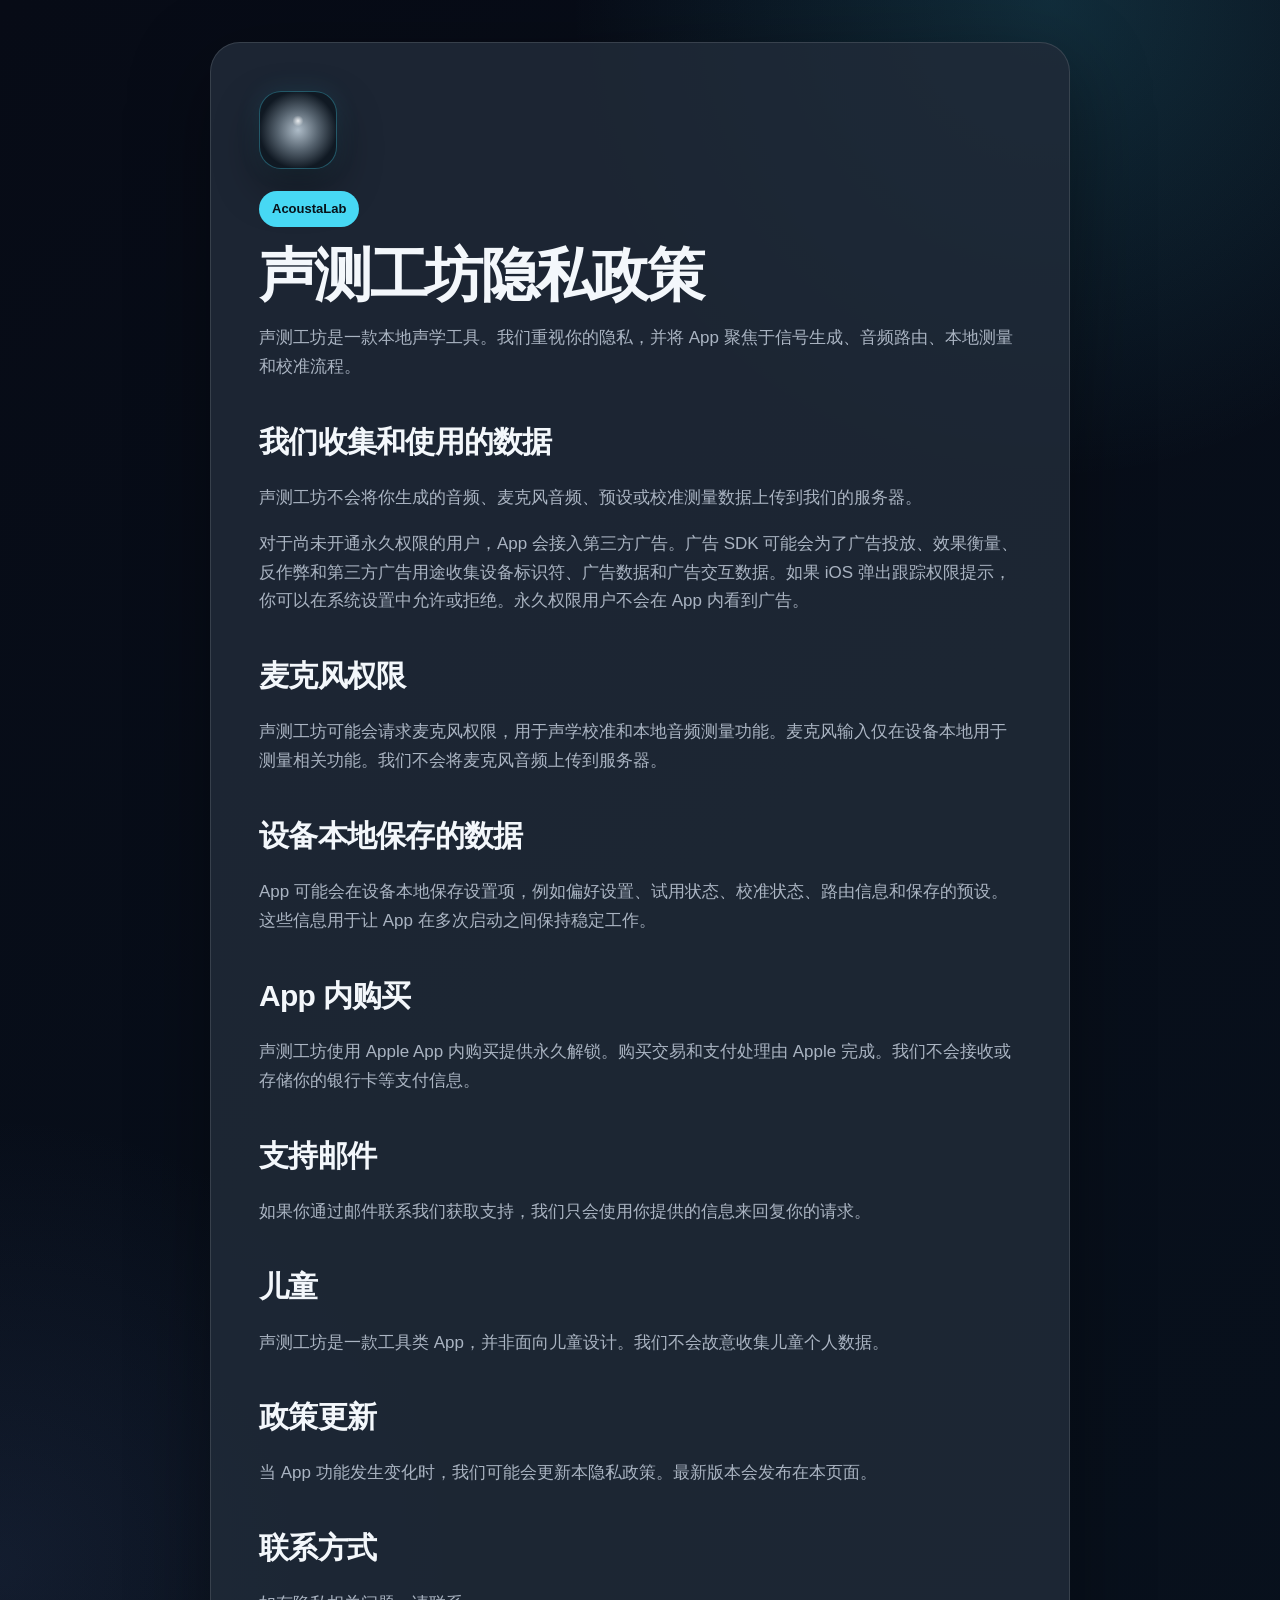
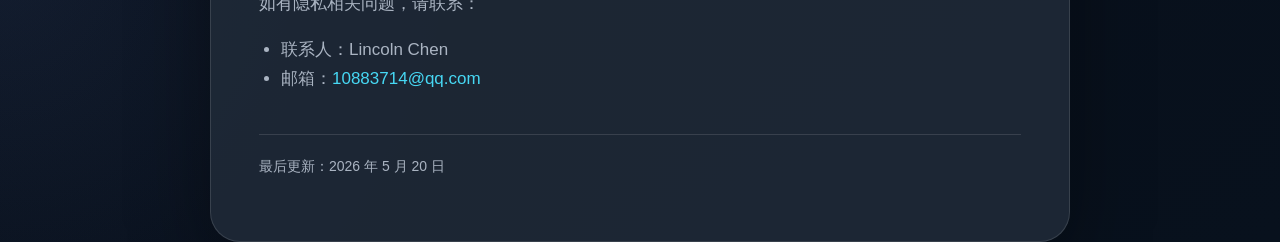
==== docs/privacy-policy-zh-Hans.html @ 50e81037 "Update privacy policy for advertising" ====
<!doctype html>
<html lang="zh-Hans">
<head>
  <meta charset="utf-8">
  <meta name="viewport" content="width=device-width, initial-scale=1">
  <title>声测工坊隐私政策</title>
  <link rel="stylesheet" href="styles.css">
</head>
<body>
  <main class="document">
    <a class="back-link" href="index.html">AcoustaLab</a>
    <h1>声测工坊隐私政策</h1>
    <p>声测工坊是一款本地声学工具。我们重视你的隐私，并将 App 聚焦于信号生成、音频路由、本地测量和校准流程。</p>

    <h2>我们收集和使用的数据</h2>
    <p>声测工坊不会将你生成的音频、麦克风音频、预设或校准测量数据上传到我们的服务器。</p>
    <p>对于尚未开通永久权限的用户，App 会接入第三方广告。广告 SDK 可能会为了广告投放、效果衡量、反作弊和第三方广告用途收集设备标识符、广告数据和广告交互数据。如果 iOS 弹出跟踪权限提示，你可以在系统设置中允许或拒绝。永久权限用户不会在 App 内看到广告。</p>

    <h2>麦克风权限</h2>
    <p>声测工坊可能会请求麦克风权限，用于声学校准和本地音频测量功能。麦克风输入仅在设备本地用于测量相关功能。我们不会将麦克风音频上传到服务器。</p>

    <h2>设备本地保存的数据</h2>
    <p>App 可能会在设备本地保存设置项，例如偏好设置、试用状态、校准状态、路由信息和保存的预设。这些信息用于让 App 在多次启动之间保持稳定工作。</p>

    <h2>App 内购买</h2>
    <p>声测工坊使用 Apple App 内购买提供永久解锁。购买交易和支付处理由 Apple 完成。我们不会接收或存储你的银行卡等支付信息。</p>

    <h2>支持邮件</h2>
    <p>如果你通过邮件联系我们获取支持，我们只会使用你提供的信息来回复你的请求。</p>

    <h2>儿童</h2>
    <p>声测工坊是一款工具类 App，并非面向儿童设计。我们不会故意收集儿童个人数据。</p>

    <h2>政策更新</h2>
    <p>当 App 功能发生变化时，我们可能会更新本隐私政策。最新版本会发布在本页面。</p>

    <h2>联系方式</h2>
    <p>如有隐私相关问题，请联系：</p>
    <ul>
      <li>联系人：Lincoln Chen</li>
      <li>邮箱：<a href="mailto:10883714@qq.com">10883714@qq.com</a></li>
    </ul>

    <p class="updated">最后更新：2026 年 5 月 20 日</p>
  </main>
</body>
</html>
---- docs/styles.css ----
:root {
  color-scheme: dark;
  --bg: #08111d;
  --panel: #202a38;
  --panel-strong: #2b3544;
  --text: #f3f7fb;
  --muted: #aab4c2;
  --accent: #47d8f4;
  --stroke: rgba(255, 255, 255, 0.12);
}

* {
  box-sizing: border-box;
}

body {
  margin: 0;
  min-height: 100vh;
  font-family: -apple-system, BlinkMacSystemFont, "Segoe UI", "PingFang SC", "Hiragino Sans GB", sans-serif;
  background:
    radial-gradient(circle at 82% 0%, rgba(71, 216, 244, 0.16), transparent 30rem),
    radial-gradient(circle at 0% 85%, rgba(79, 104, 155, 0.16), transparent 28rem),
    linear-gradient(145deg, #070b16, var(--bg));
  color: var(--text);
  line-height: 1.7;
}

.document {
  width: min(860px, calc(100% - 32px));
  margin: 0 auto;
  padding: 48px 0 72px;
}

.document::before {
  content: "";
  display: block;
  width: 76px;
  height: 76px;
  margin-bottom: 22px;
  border-radius: 22px;
  background:
    radial-gradient(circle at 50% 38%, rgba(255, 255, 255, 0.82), transparent 9%),
    radial-gradient(circle at 50% 50%, #aebcc8, #56636f 38%, #101923 72%),
    linear-gradient(145deg, #26323f, #101720);
  border: 1px solid rgba(71, 216, 244, 0.32);
  box-shadow: 0 18px 44px rgba(0, 0, 0, 0.4), 0 0 24px rgba(71, 216, 244, 0.12);
}

h1 {
  margin: 0 0 18px;
  font-size: clamp(34px, 8vw, 58px);
  line-height: 1.05;
  letter-spacing: -0.045em;
}

h2 {
  margin: 34px 0 8px;
  font-size: clamp(22px, 4vw, 30px);
  letter-spacing: -0.025em;
}

p,
li {
  color: var(--muted);
  font-size: 17px;
}

ul {
  padding-left: 22px;
}

a {
  color: var(--accent);
  text-decoration: none;
}

a:hover {
  text-decoration: underline;
}

.back-link {
  display: inline-flex;
  margin-bottom: 18px;
  color: #07121a;
  background: var(--accent);
  border-radius: 999px;
  padding: 7px 13px;
  font-weight: 700;
  font-size: 13px;
}

.updated {
  margin-top: 40px;
  padding-top: 20px;
  border-top: 1px solid var(--stroke);
  color: var(--muted);
  font-size: 14px;
}

@media (min-width: 720px) {
  .document {
    margin-top: 42px;
    padding: 48px;
    border-radius: 30px;
    background: color-mix(in srgb, var(--panel) 86%, transparent);
    border: 1px solid var(--stroke);
    box-shadow: 0 24px 80px rgba(0, 0, 0, 0.36);
  }
}
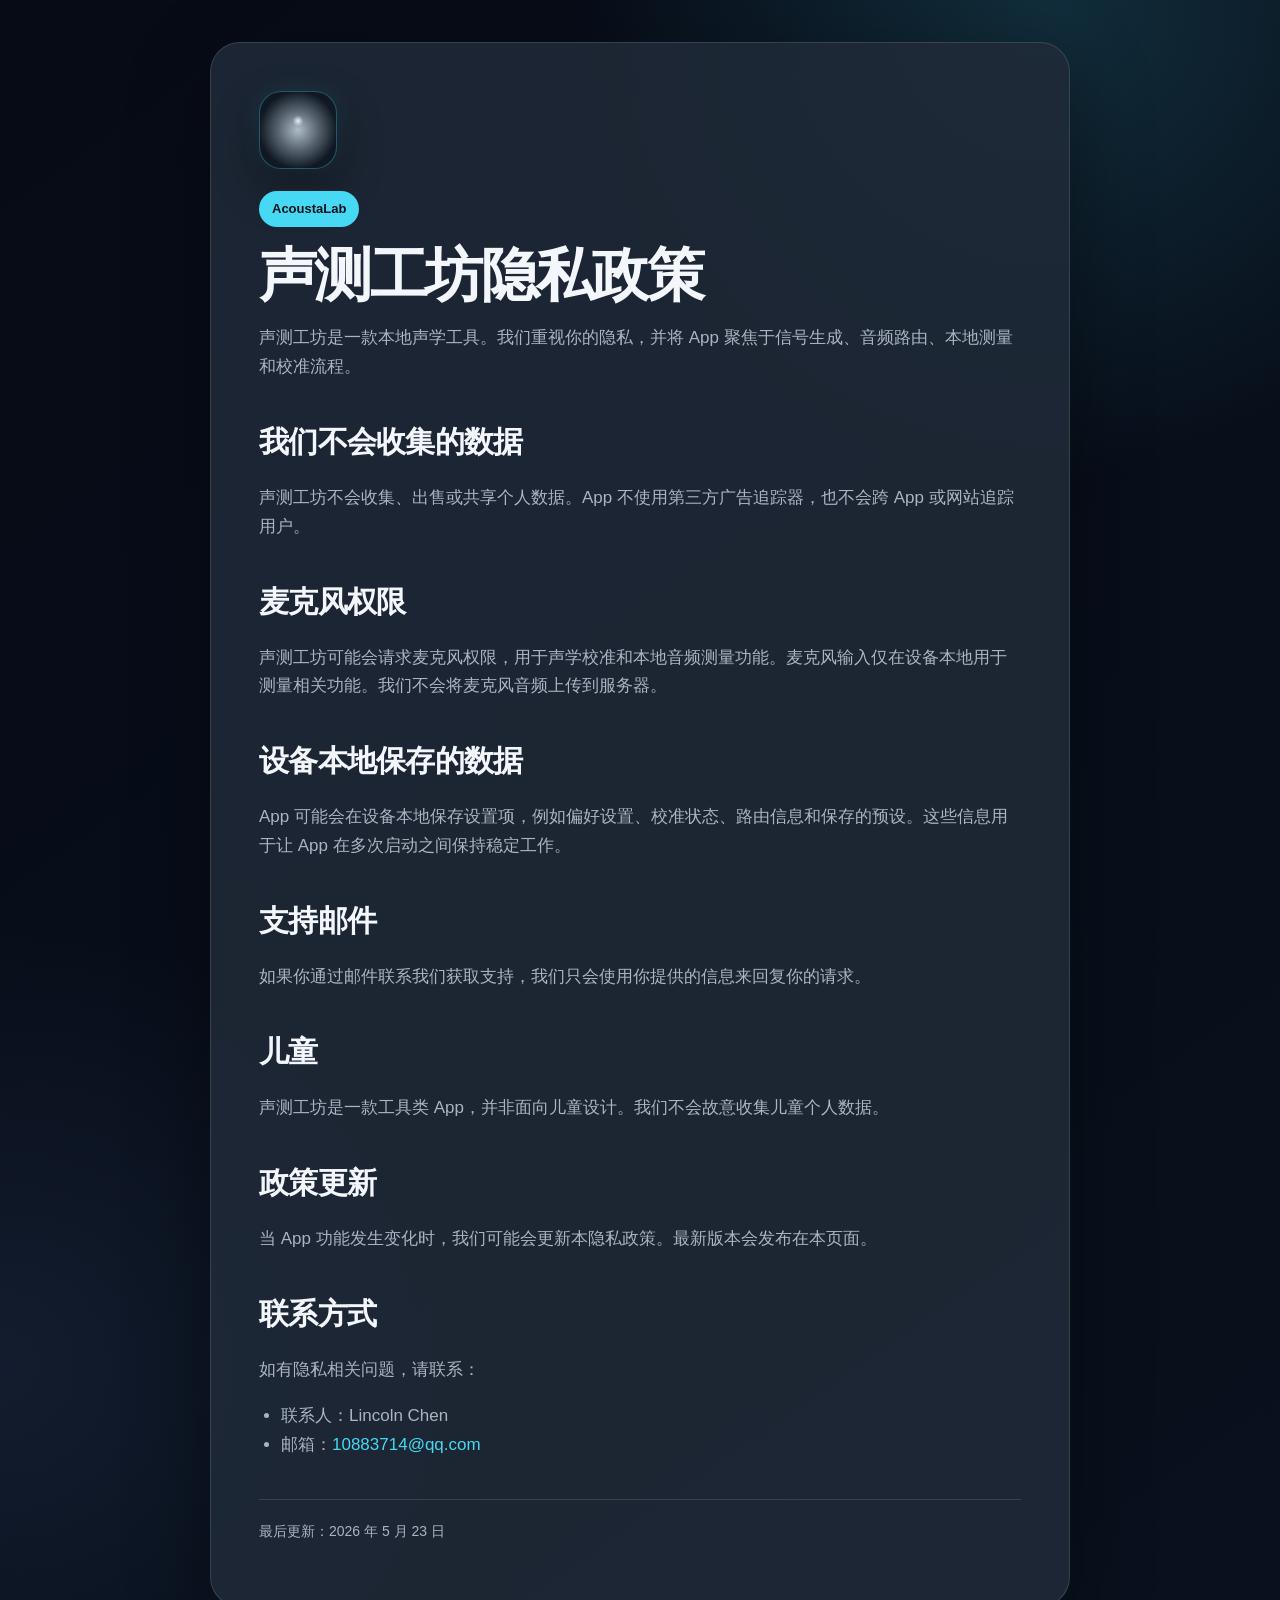
==== commit 6a05bdff: "Update public docs for ad-free 1.3" ====
--- a/docs/privacy-policy-zh-Hans.html
+++ b/docs/privacy-policy-zh-Hans.html
@@ -12,18 +12,14 @@
     <h1>声测工坊隐私政策</h1>
     <p>声测工坊是一款本地声学工具。我们重视你的隐私，并将 App 聚焦于信号生成、音频路由、本地测量和校准流程。</p>
 
-    <h2>我们收集和使用的数据</h2>
-    <p>声测工坊不会将你生成的音频、麦克风音频、预设或校准测量数据上传到我们的服务器。</p>
-    <p>对于尚未开通永久权限的用户，App 会接入第三方广告。广告 SDK 可能会为了广告投放、效果衡量、反作弊和第三方广告用途收集设备标识符、广告数据和广告交互数据。如果 iOS 弹出跟踪权限提示，你可以在系统设置中允许或拒绝。永久权限用户不会在 App 内看到广告。</p>
+    <h2>我们不会收集的数据</h2>
+    <p>声测工坊不会收集、出售或共享个人数据。App 不使用第三方广告追踪器，也不会跨 App 或网站追踪用户。</p>
 
     <h2>麦克风权限</h2>
     <p>声测工坊可能会请求麦克风权限，用于声学校准和本地音频测量功能。麦克风输入仅在设备本地用于测量相关功能。我们不会将麦克风音频上传到服务器。</p>
 
     <h2>设备本地保存的数据</h2>
-    <p>App 可能会在设备本地保存设置项，例如偏好设置、试用状态、校准状态、路由信息和保存的预设。这些信息用于让 App 在多次启动之间保持稳定工作。</p>
-
-    <h2>App 内购买</h2>
-    <p>声测工坊使用 Apple App 内购买提供永久解锁。购买交易和支付处理由 Apple 完成。我们不会接收或存储你的银行卡等支付信息。</p>
+    <p>App 可能会在设备本地保存设置项，例如偏好设置、校准状态、路由信息和保存的预设。这些信息用于让 App 在多次启动之间保持稳定工作。</p>
 
     <h2>支持邮件</h2>
     <p>如果你通过邮件联系我们获取支持，我们只会使用你提供的信息来回复你的请求。</p>
@@ -41,7 +37,7 @@
       <li>邮箱：<a href="mailto:10883714@qq.com">10883714@qq.com</a></li>
     </ul>
 
-    <p class="updated">最后更新：2026 年 5 月 20 日</p>
+    <p class="updated">最后更新：2026 年 5 月 23 日</p>
   </main>
 </body>
 </html>
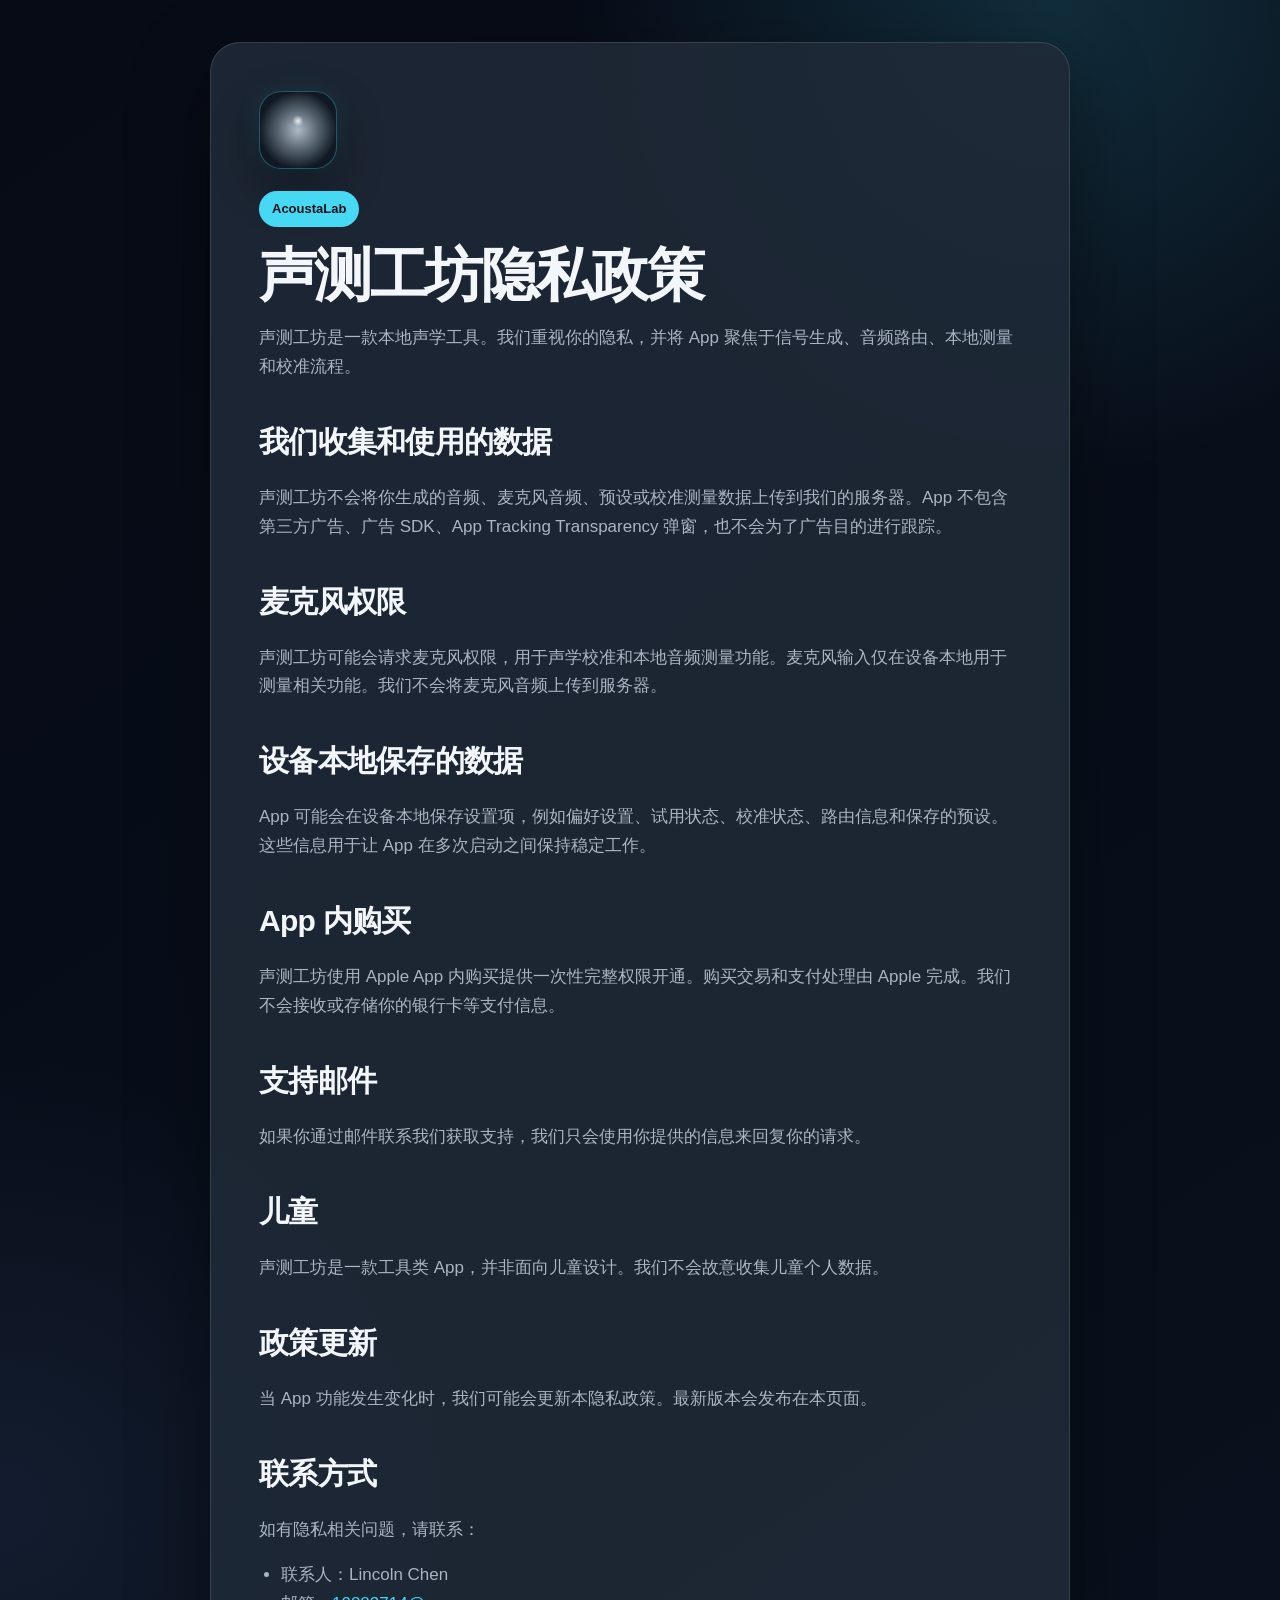
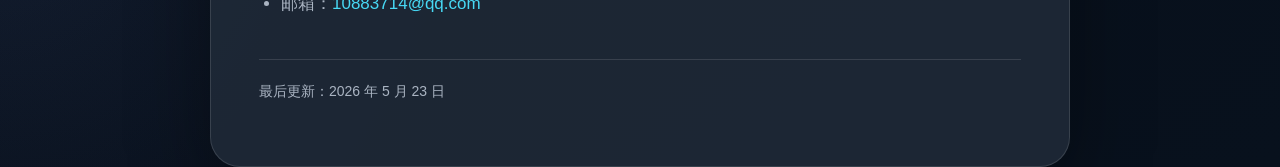
==== commit a4f8bd6a: "Prepare ad-free 1.3 release" ====
--- a/docs/privacy-policy-zh-Hans.html
+++ b/docs/privacy-policy-zh-Hans.html
@@ -12,14 +12,17 @@
     <h1>声测工坊隐私政策</h1>
     <p>声测工坊是一款本地声学工具。我们重视你的隐私，并将 App 聚焦于信号生成、音频路由、本地测量和校准流程。</p>
 
-    <h2>我们不会收集的数据</h2>
-    <p>声测工坊不会收集、出售或共享个人数据。App 不使用第三方广告追踪器，也不会跨 App 或网站追踪用户。</p>
+    <h2>我们收集和使用的数据</h2>
+    <p>声测工坊不会将你生成的音频、麦克风音频、预设或校准测量数据上传到我们的服务器。App 不包含第三方广告、广告 SDK、App Tracking Transparency 弹窗，也不会为了广告目的进行跟踪。</p>
 
     <h2>麦克风权限</h2>
     <p>声测工坊可能会请求麦克风权限，用于声学校准和本地音频测量功能。麦克风输入仅在设备本地用于测量相关功能。我们不会将麦克风音频上传到服务器。</p>
 
     <h2>设备本地保存的数据</h2>
-    <p>App 可能会在设备本地保存设置项，例如偏好设置、校准状态、路由信息和保存的预设。这些信息用于让 App 在多次启动之间保持稳定工作。</p>
+    <p>App 可能会在设备本地保存设置项，例如偏好设置、试用状态、校准状态、路由信息和保存的预设。这些信息用于让 App 在多次启动之间保持稳定工作。</p>
+
+    <h2>App 内购买</h2>
+    <p>声测工坊使用 Apple App 内购买提供一次性完整权限开通。购买交易和支付处理由 Apple 完成。我们不会接收或存储你的银行卡等支付信息。</p>
 
     <h2>支持邮件</h2>
     <p>如果你通过邮件联系我们获取支持，我们只会使用你提供的信息来回复你的请求。</p>
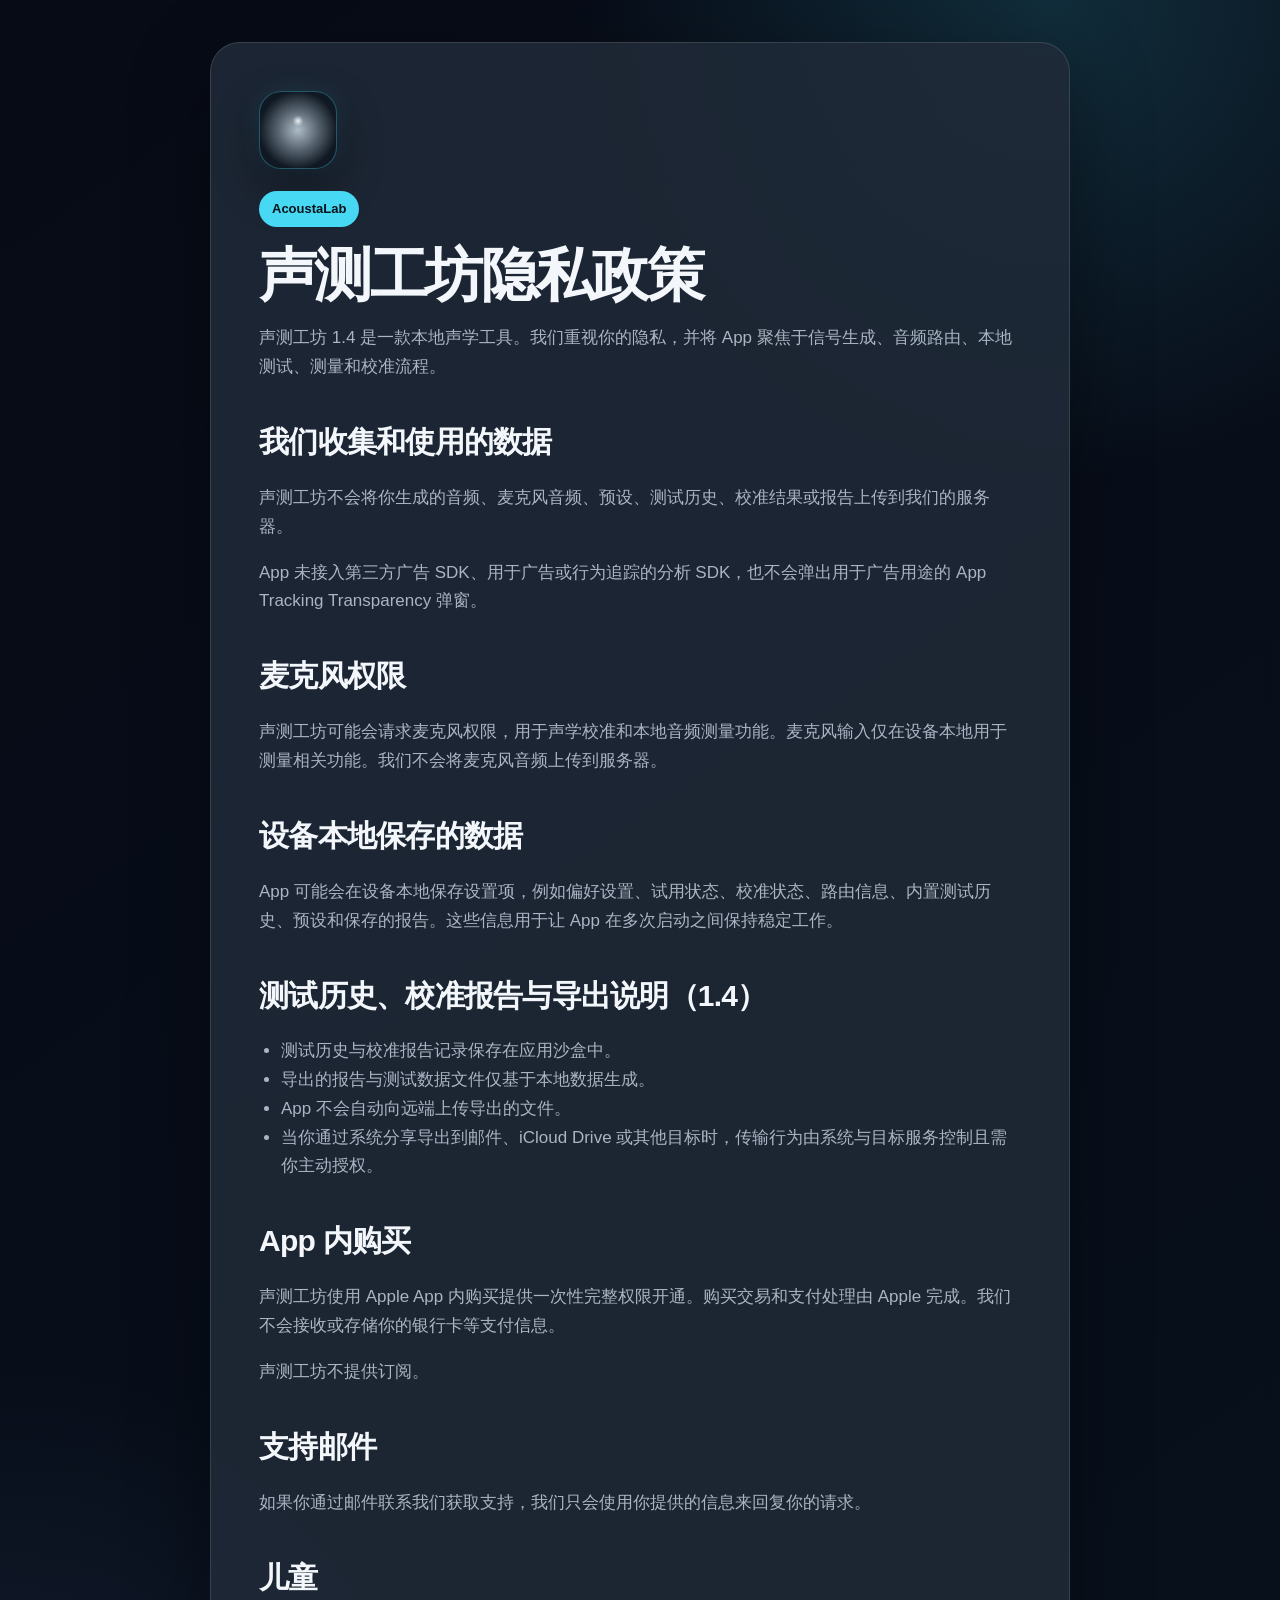
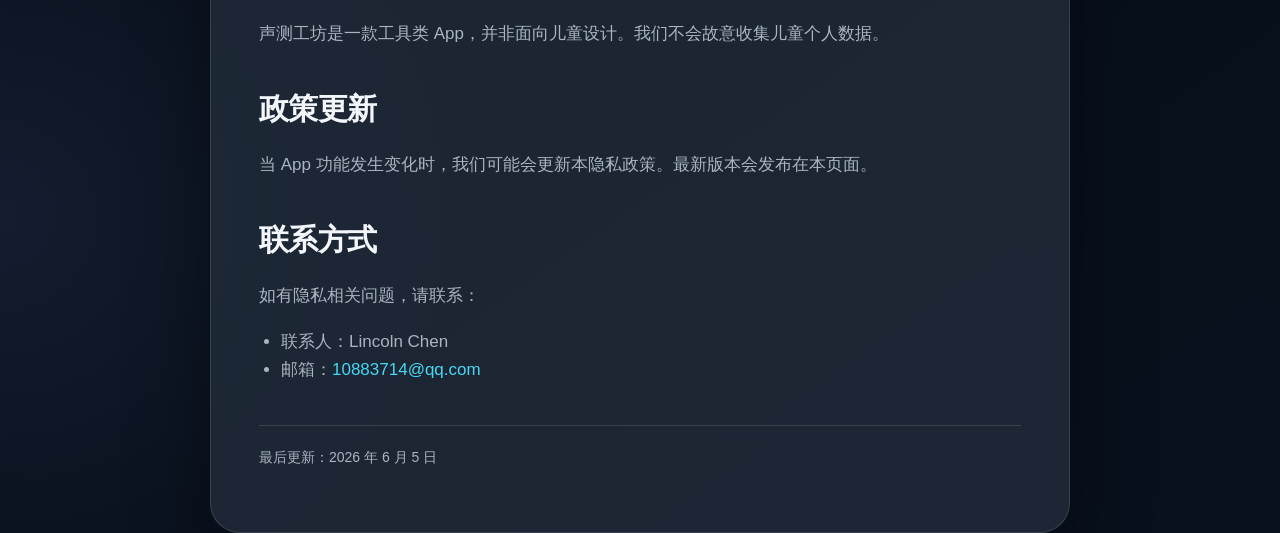
==== commit ad98b587: "docs: update 1.4 support, privacy, and screenshot asset guide" ====
--- a/docs/privacy-policy-zh-Hans.html
+++ b/docs/privacy-policy-zh-Hans.html
@@ -10,19 +10,29 @@
   <main class="document">
     <a class="back-link" href="index.html">AcoustaLab</a>
     <h1>声测工坊隐私政策</h1>
-    <p>声测工坊是一款本地声学工具。我们重视你的隐私，并将 App 聚焦于信号生成、音频路由、本地测量和校准流程。</p>
+    <p>声测工坊 1.4 是一款本地声学工具。我们重视你的隐私，并将 App 聚焦于信号生成、音频路由、本地测试、测量和校准流程。</p>
 
     <h2>我们收集和使用的数据</h2>
-    <p>声测工坊不会将你生成的音频、麦克风音频、预设或校准测量数据上传到我们的服务器。App 不包含第三方广告、广告 SDK、App Tracking Transparency 弹窗，也不会为了广告目的进行跟踪。</p>
+    <p>声测工坊不会将你生成的音频、麦克风音频、预设、测试历史、校准结果或报告上传到我们的服务器。</p>
+    <p>App 未接入第三方广告 SDK、用于广告或行为追踪的分析 SDK，也不会弹出用于广告用途的 App Tracking Transparency 弹窗。</p>
 
     <h2>麦克风权限</h2>
     <p>声测工坊可能会请求麦克风权限，用于声学校准和本地音频测量功能。麦克风输入仅在设备本地用于测量相关功能。我们不会将麦克风音频上传到服务器。</p>
 
     <h2>设备本地保存的数据</h2>
-    <p>App 可能会在设备本地保存设置项，例如偏好设置、试用状态、校准状态、路由信息和保存的预设。这些信息用于让 App 在多次启动之间保持稳定工作。</p>
+    <p>App 可能会在设备本地保存设置项，例如偏好设置、试用状态、校准状态、路由信息、内置测试历史、预设和保存的报告。这些信息用于让 App 在多次启动之间保持稳定工作。</p>
+
+    <h2>测试历史、校准报告与导出说明（1.4）</h2>
+    <ul>
+      <li>测试历史与校准报告记录保存在应用沙盒中。</li>
+      <li>导出的报告与测试数据文件仅基于本地数据生成。</li>
+      <li>App 不会自动向远端上传导出的文件。</li>
+      <li>当你通过系统分享导出到邮件、iCloud Drive 或其他目标时，传输行为由系统与目标服务控制且需你主动授权。</li>
+    </ul>
 
     <h2>App 内购买</h2>
     <p>声测工坊使用 Apple App 内购买提供一次性完整权限开通。购买交易和支付处理由 Apple 完成。我们不会接收或存储你的银行卡等支付信息。</p>
+    <p>声测工坊不提供订阅。</p>
 
     <h2>支持邮件</h2>
     <p>如果你通过邮件联系我们获取支持，我们只会使用你提供的信息来回复你的请求。</p>
@@ -40,7 +50,7 @@
       <li>邮箱：<a href="mailto:10883714@qq.com">10883714@qq.com</a></li>
     </ul>
 
-    <p class="updated">最后更新：2026 年 5 月 23 日</p>
+    <p class="updated">最后更新：2026 年 6 月 5 日</p>
   </main>
 </body>
 </html>
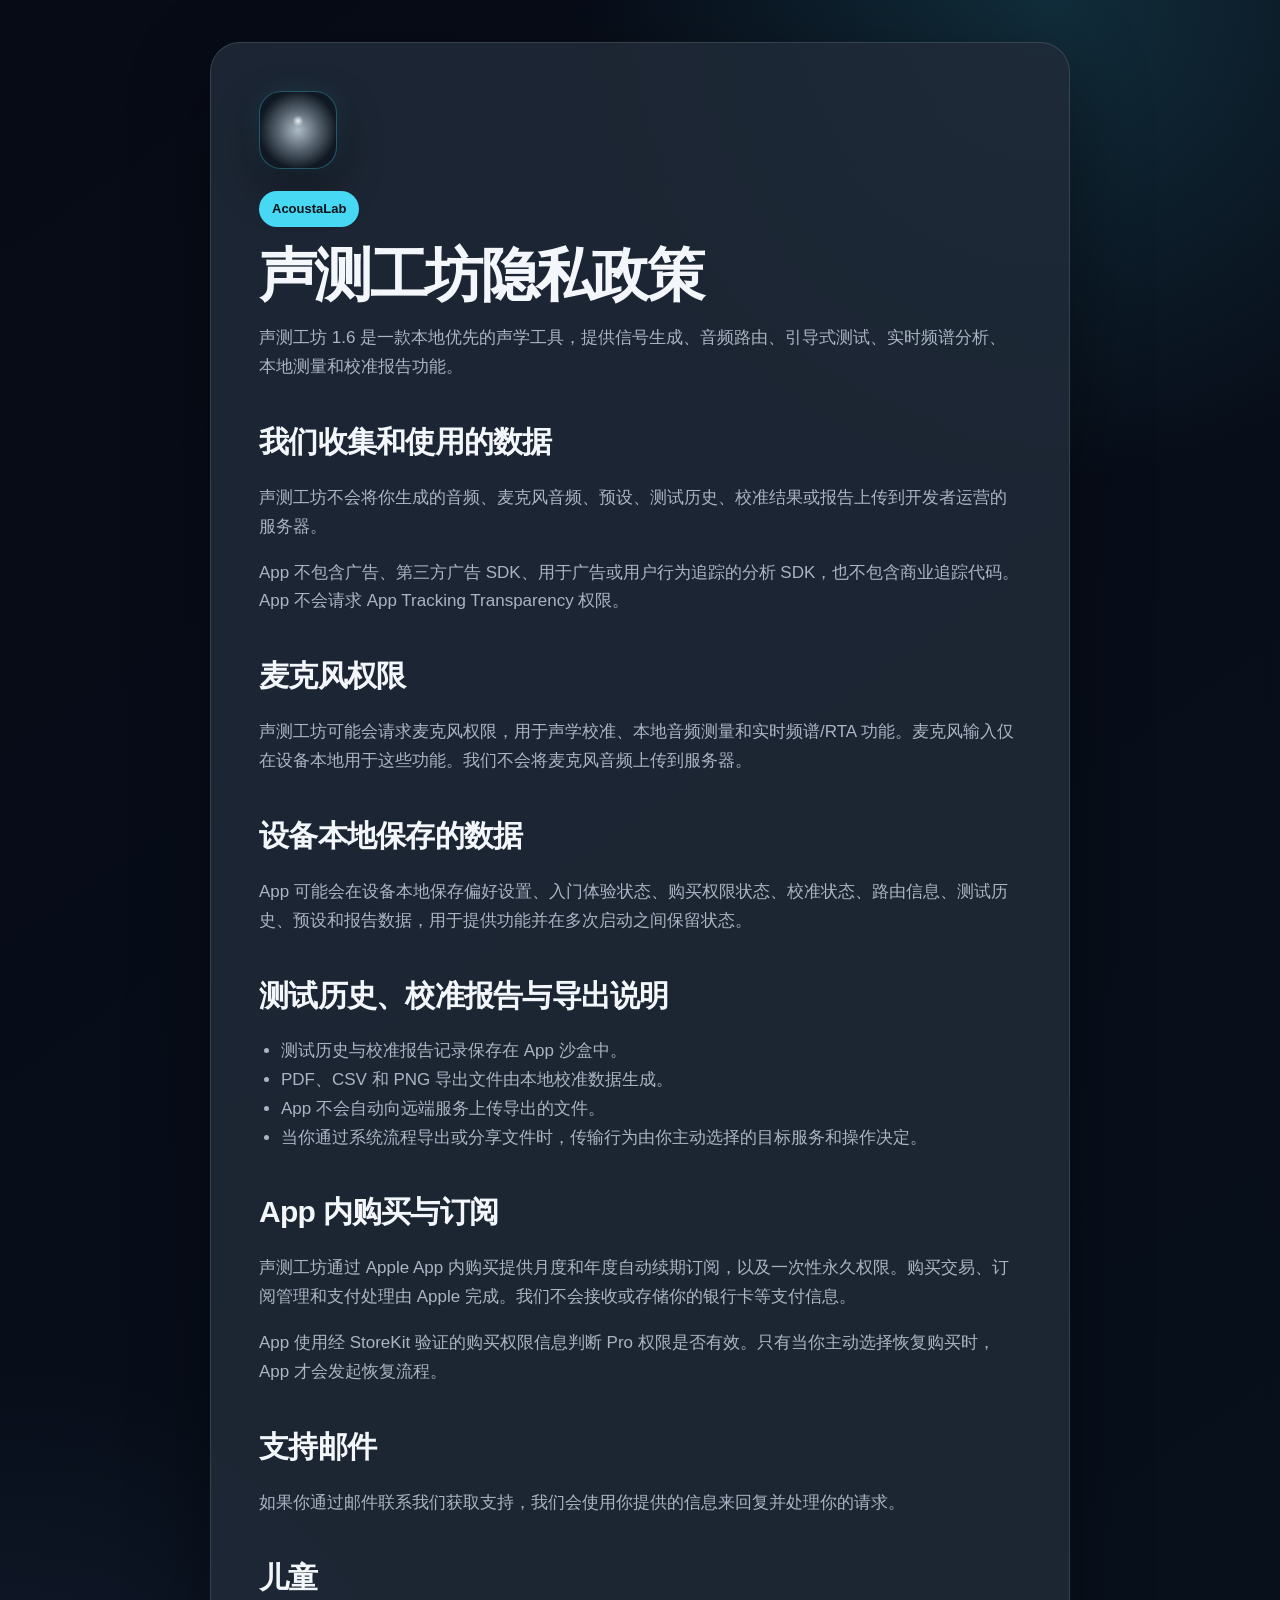
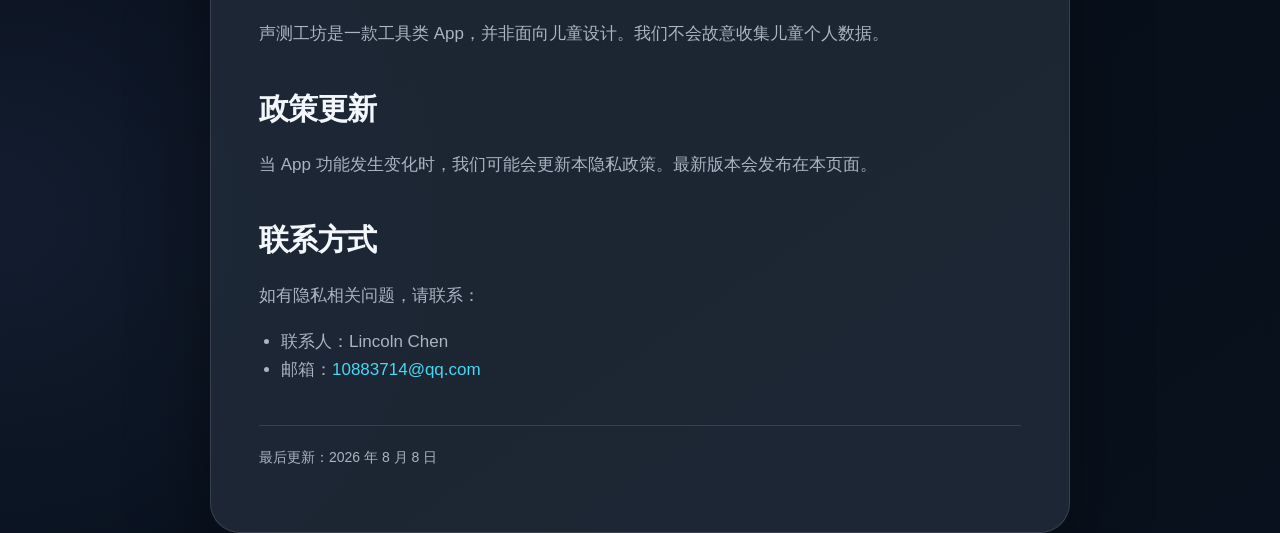
==== commit 7c1f9da6: "Build AcoustaLab 1.6 guided tests and sweep loops" ====
--- a/docs/privacy-policy-zh-Hans.html
+++ b/docs/privacy-policy-zh-Hans.html
@@ -10,32 +10,32 @@
   <main class="document">
     <a class="back-link" href="index.html">AcoustaLab</a>
     <h1>声测工坊隐私政策</h1>
-    <p>声测工坊 1.4 是一款本地声学工具。我们重视你的隐私，并将 App 聚焦于信号生成、音频路由、本地测试、测量和校准流程。</p>
+    <p>声测工坊 1.6 是一款本地优先的声学工具，提供信号生成、音频路由、引导式测试、实时频谱分析、本地测量和校准报告功能。</p>
 
     <h2>我们收集和使用的数据</h2>
-    <p>声测工坊不会将你生成的音频、麦克风音频、预设、测试历史、校准结果或报告上传到我们的服务器。</p>
-    <p>App 未接入第三方广告 SDK、用于广告或行为追踪的分析 SDK，也不会弹出用于广告用途的 App Tracking Transparency 弹窗。</p>
+    <p>声测工坊不会将你生成的音频、麦克风音频、预设、测试历史、校准结果或报告上传到开发者运营的服务器。</p>
+    <p>App 不包含广告、第三方广告 SDK、用于广告或用户行为追踪的分析 SDK，也不包含商业追踪代码。App 不会请求 App Tracking Transparency 权限。</p>
 
     <h2>麦克风权限</h2>
-    <p>声测工坊可能会请求麦克风权限，用于声学校准和本地音频测量功能。麦克风输入仅在设备本地用于测量相关功能。我们不会将麦克风音频上传到服务器。</p>
+    <p>声测工坊可能会请求麦克风权限，用于声学校准、本地音频测量和实时频谱/RTA 功能。麦克风输入仅在设备本地用于这些功能。我们不会将麦克风音频上传到服务器。</p>
 
     <h2>设备本地保存的数据</h2>
-    <p>App 可能会在设备本地保存设置项，例如偏好设置、试用状态、校准状态、路由信息、内置测试历史、预设和保存的报告。这些信息用于让 App 在多次启动之间保持稳定工作。</p>
+    <p>App 可能会在设备本地保存偏好设置、入门体验状态、购买权限状态、校准状态、路由信息、测试历史、预设和报告数据，用于提供功能并在多次启动之间保留状态。</p>
 
-    <h2>测试历史、校准报告与导出说明（1.4）</h2>
+    <h2>测试历史、校准报告与导出说明</h2>
     <ul>
-      <li>测试历史与校准报告记录保存在应用沙盒中。</li>
-      <li>导出的报告与测试数据文件仅基于本地数据生成。</li>
-      <li>App 不会自动向远端上传导出的文件。</li>
-      <li>当你通过系统分享导出到邮件、iCloud Drive 或其他目标时，传输行为由系统与目标服务控制且需你主动授权。</li>
+      <li>测试历史与校准报告记录保存在 App 沙盒中。</li>
+      <li>PDF、CSV 和 PNG 导出文件由本地校准数据生成。</li>
+      <li>App 不会自动向远端服务上传导出的文件。</li>
+      <li>当你通过系统流程导出或分享文件时，传输行为由你主动选择的目标服务和操作决定。</li>
     </ul>
 
-    <h2>App 内购买</h2>
-    <p>声测工坊使用 Apple App 内购买提供一次性完整权限开通。购买交易和支付处理由 Apple 完成。我们不会接收或存储你的银行卡等支付信息。</p>
-    <p>声测工坊不提供订阅。</p>
+    <h2>App 内购买与订阅</h2>
+    <p>声测工坊通过 Apple App 内购买提供月度和年度自动续期订阅，以及一次性永久权限。购买交易、订阅管理和支付处理由 Apple 完成。我们不会接收或存储你的银行卡等支付信息。</p>
+    <p>App 使用经 StoreKit 验证的购买权限信息判断 Pro 权限是否有效。只有当你主动选择恢复购买时，App 才会发起恢复流程。</p>
 
     <h2>支持邮件</h2>
-    <p>如果你通过邮件联系我们获取支持，我们只会使用你提供的信息来回复你的请求。</p>
+    <p>如果你通过邮件联系我们获取支持，我们会使用你提供的信息来回复并处理你的请求。</p>
 
     <h2>儿童</h2>
     <p>声测工坊是一款工具类 App，并非面向儿童设计。我们不会故意收集儿童个人数据。</p>
@@ -50,7 +50,7 @@
       <li>邮箱：<a href="mailto:10883714@qq.com">10883714@qq.com</a></li>
     </ul>
 
-    <p class="updated">最后更新：2026 年 6 月 5 日</p>
+    <p class="updated">最后更新：2026 年 8 月 8 日</p>
   </main>
 </body>
 </html>
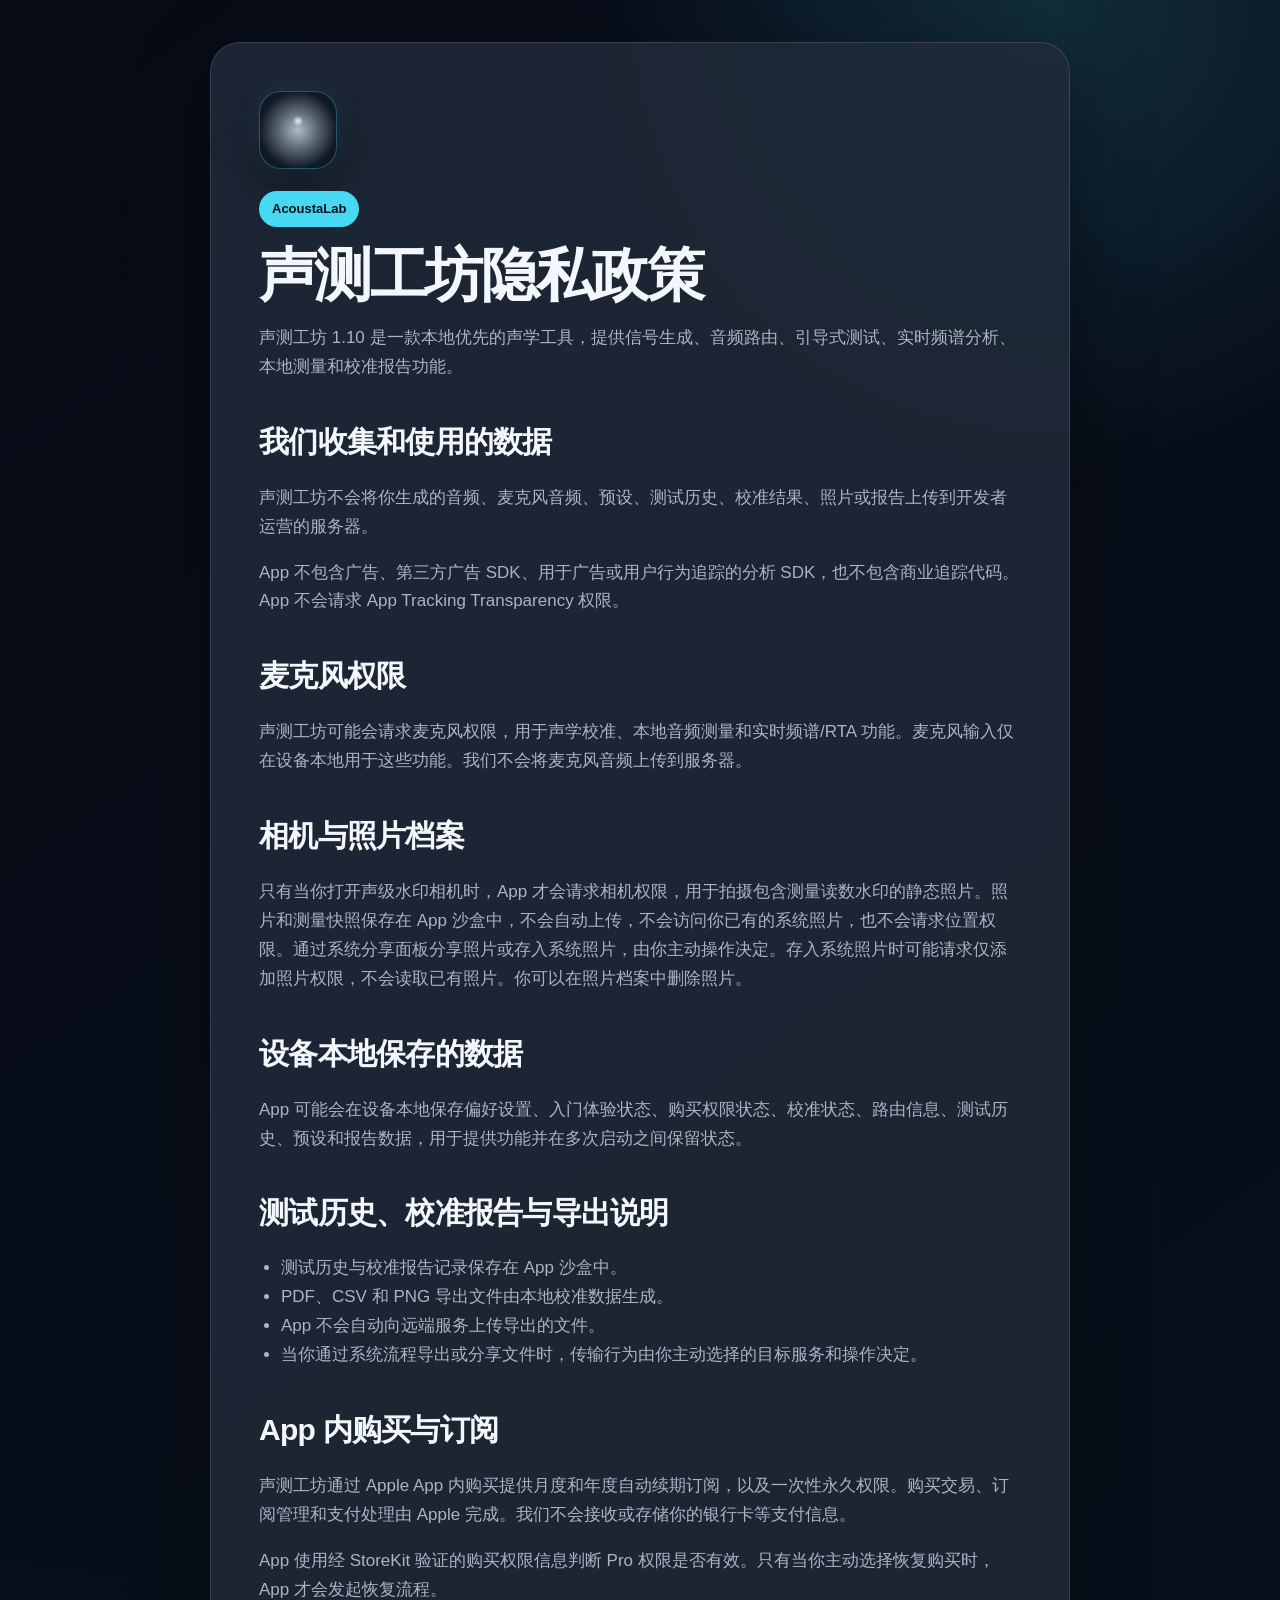
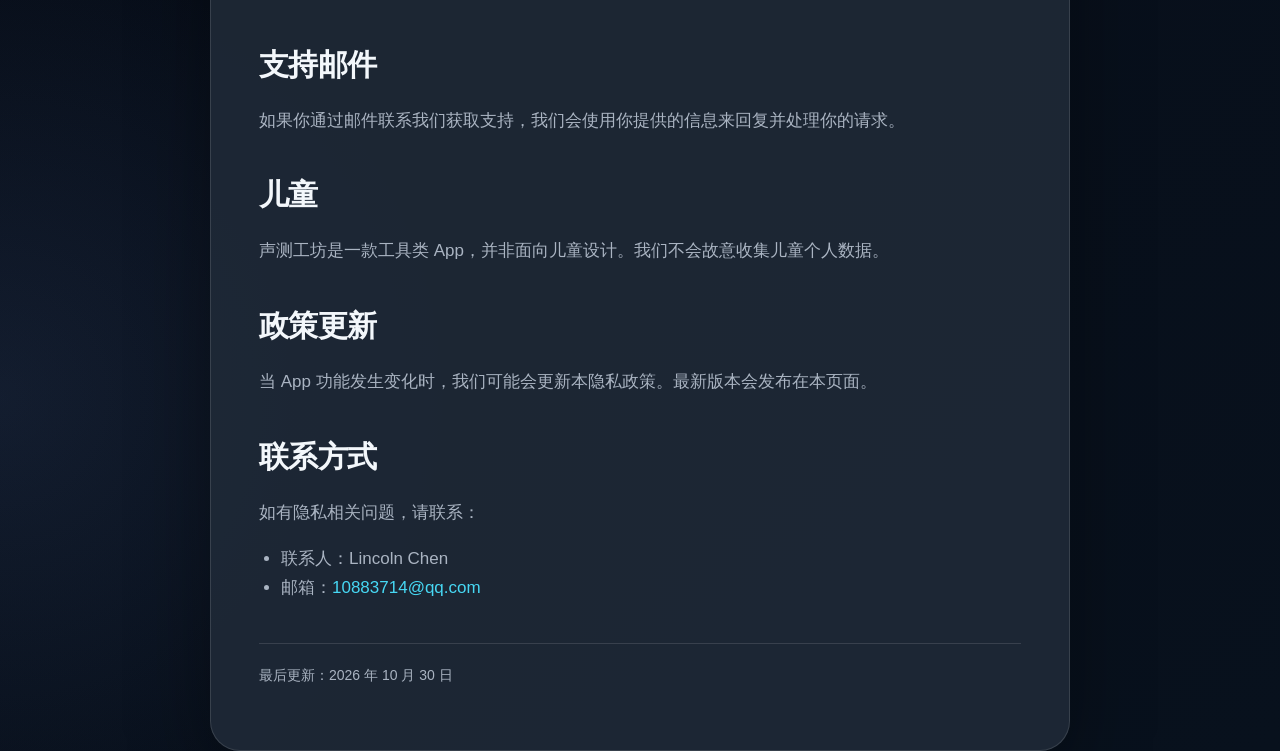
==== commit 7b8aa65b: "Update support and privacy pages for AcoustaLab 1.10 Document local sound-level measurements, camera" ====
--- a/docs/privacy-policy-zh-Hans.html
+++ b/docs/privacy-policy-zh-Hans.html
@@ -10,14 +10,17 @@
   <main class="document">
     <a class="back-link" href="index.html">AcoustaLab</a>
     <h1>声测工坊隐私政策</h1>
-    <p>声测工坊 1.6 是一款本地优先的声学工具，提供信号生成、音频路由、引导式测试、实时频谱分析、本地测量和校准报告功能。</p>
+    <p>声测工坊 1.10 是一款本地优先的声学工具，提供信号生成、音频路由、引导式测试、实时频谱分析、本地测量和校准报告功能。</p>
 
     <h2>我们收集和使用的数据</h2>
-    <p>声测工坊不会将你生成的音频、麦克风音频、预设、测试历史、校准结果或报告上传到开发者运营的服务器。</p>
+    <p>声测工坊不会将你生成的音频、麦克风音频、预设、测试历史、校准结果、照片或报告上传到开发者运营的服务器。</p>
     <p>App 不包含广告、第三方广告 SDK、用于广告或用户行为追踪的分析 SDK，也不包含商业追踪代码。App 不会请求 App Tracking Transparency 权限。</p>
 
     <h2>麦克风权限</h2>
     <p>声测工坊可能会请求麦克风权限，用于声学校准、本地音频测量和实时频谱/RTA 功能。麦克风输入仅在设备本地用于这些功能。我们不会将麦克风音频上传到服务器。</p>
+
+    <h2>相机与照片档案</h2>
+    <p>只有当你打开声级水印相机时，App 才会请求相机权限，用于拍摄包含测量读数水印的静态照片。照片和测量快照保存在 App 沙盒中，不会自动上传，不会访问你已有的系统照片，也不会请求位置权限。通过系统分享面板分享照片或存入系统照片，由你主动操作决定。存入系统照片时可能请求仅添加照片权限，不会读取已有照片。你可以在照片档案中删除照片。</p>
 
     <h2>设备本地保存的数据</h2>
     <p>App 可能会在设备本地保存偏好设置、入门体验状态、购买权限状态、校准状态、路由信息、测试历史、预设和报告数据，用于提供功能并在多次启动之间保留状态。</p>
@@ -50,7 +53,7 @@
       <li>邮箱：<a href="mailto:10883714@qq.com">10883714@qq.com</a></li>
     </ul>
 
-    <p class="updated">最后更新：2026 年 8 月 8 日</p>
+    <p class="updated">最后更新：2026 年 10 月 30 日</p>
   </main>
 </body>
 </html>
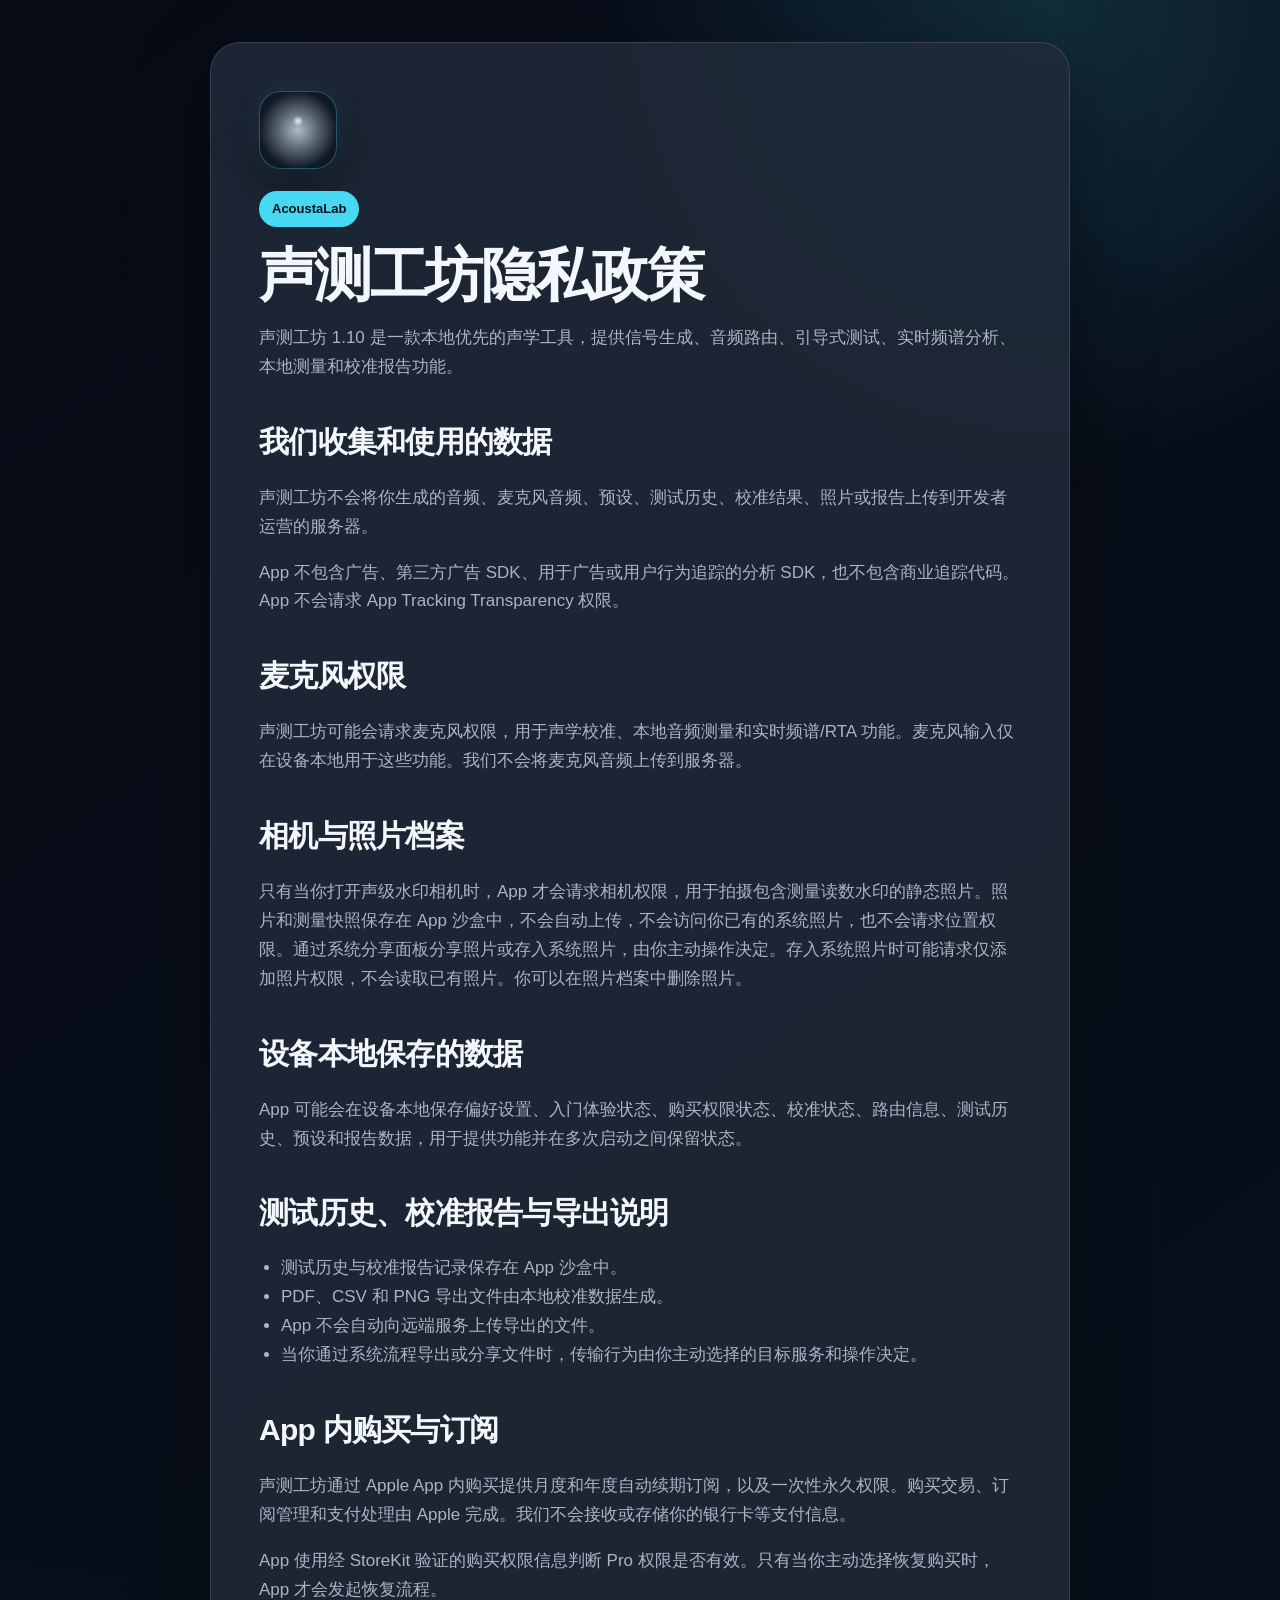
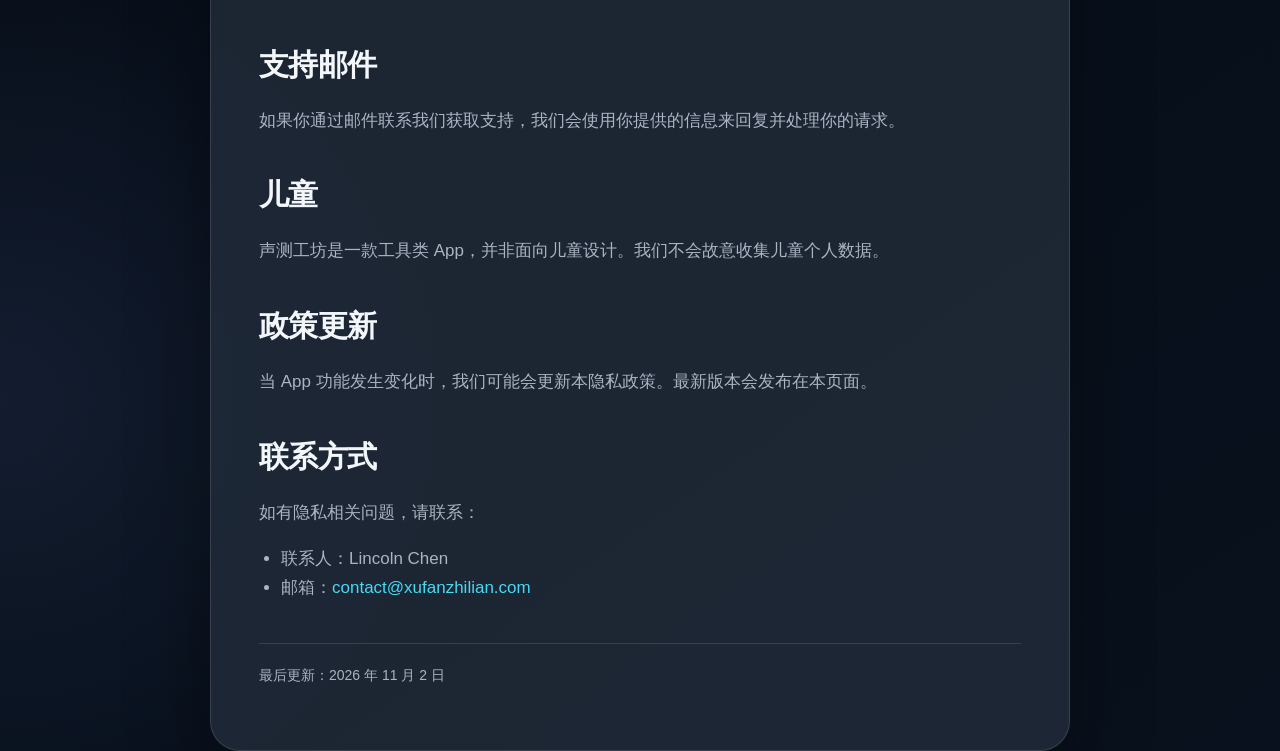
==== commit 44b2894d: "Update public support contact email Use contact@xufanzhilian.com in English and Simplified Chinese s" ====
--- a/docs/privacy-policy-zh-Hans.html
+++ b/docs/privacy-policy-zh-Hans.html
@@ -50,10 +50,10 @@
     <p>如有隐私相关问题，请联系：</p>
     <ul>
       <li>联系人：Lincoln Chen</li>
-      <li>邮箱：<a href="mailto:10883714@qq.com">10883714@qq.com</a></li>
+      <li>邮箱：<a href="mailto:contact@xufanzhilian.com">contact@xufanzhilian.com</a></li>
     </ul>
 
-    <p class="updated">最后更新：2026 年 10 月 30 日</p>
+    <p class="updated">最后更新：2026 年 11 月 2 日</p>
   </main>
 </body>
 </html>
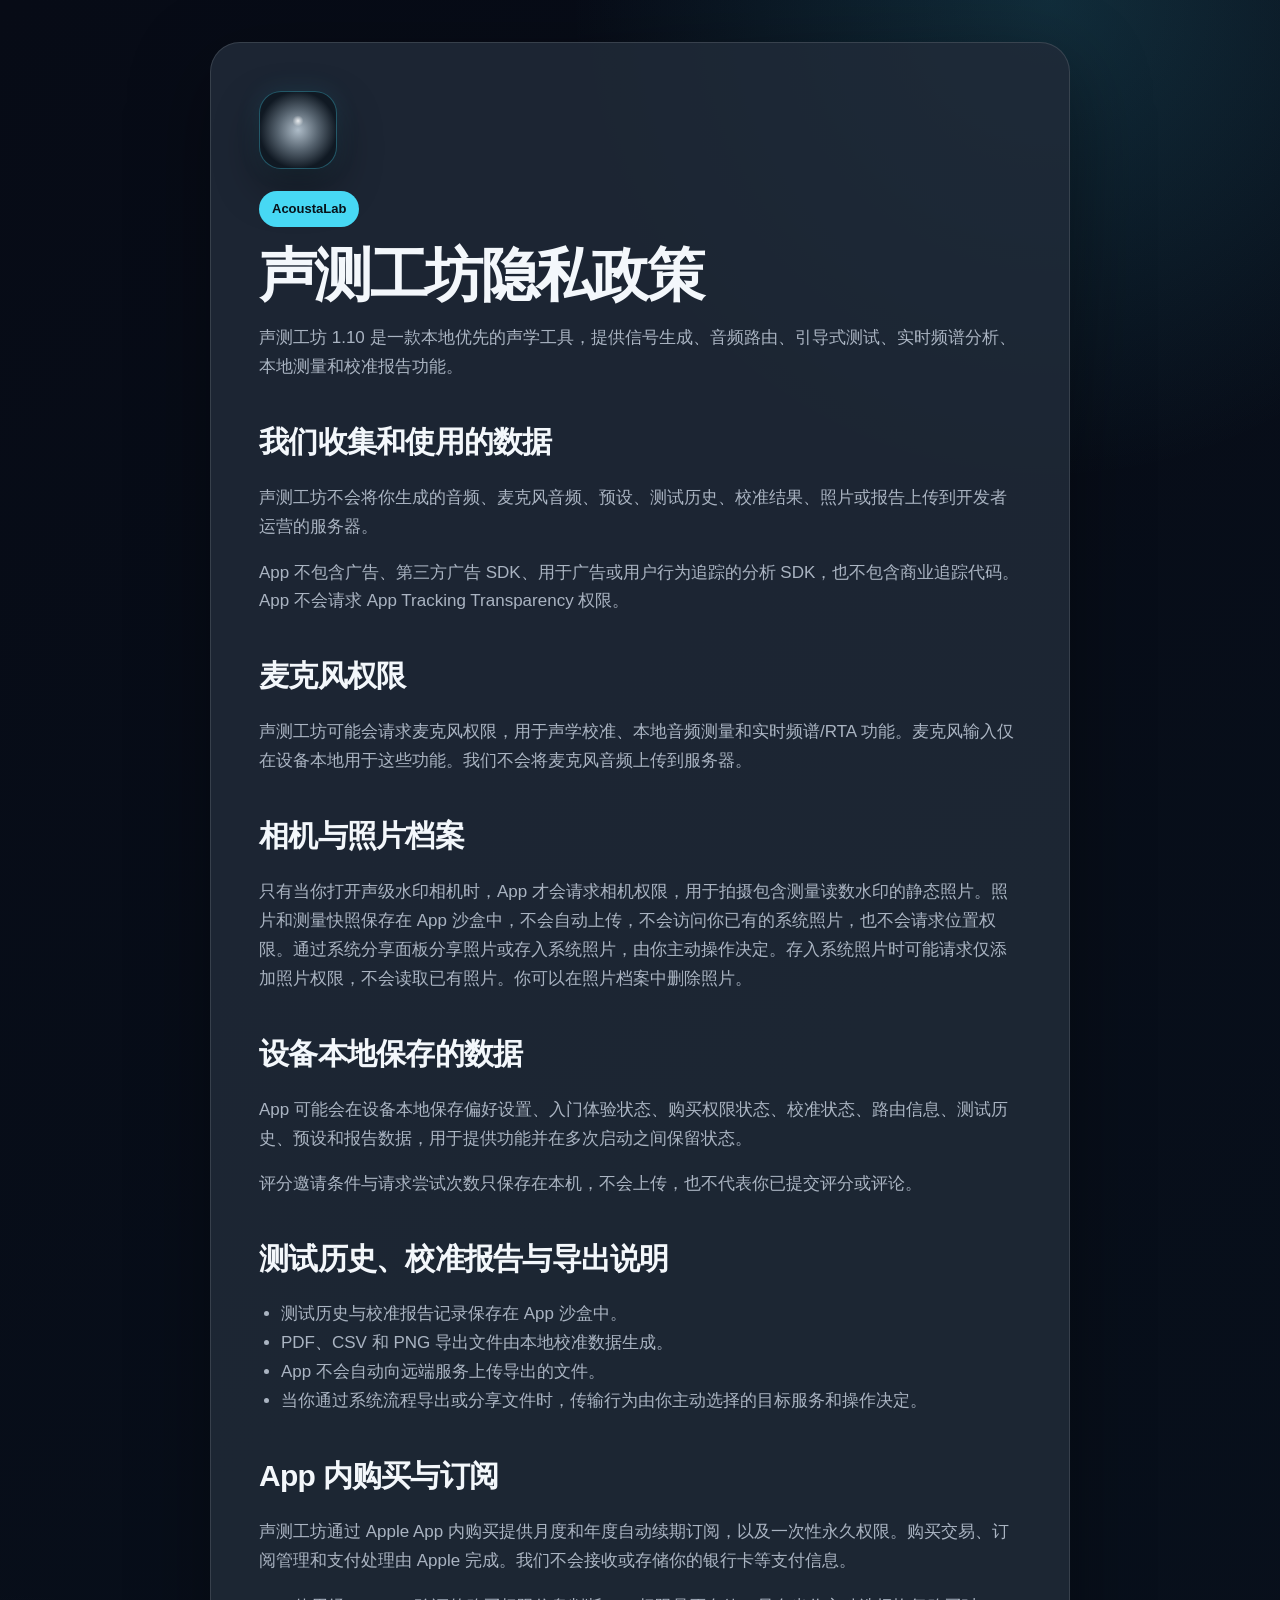
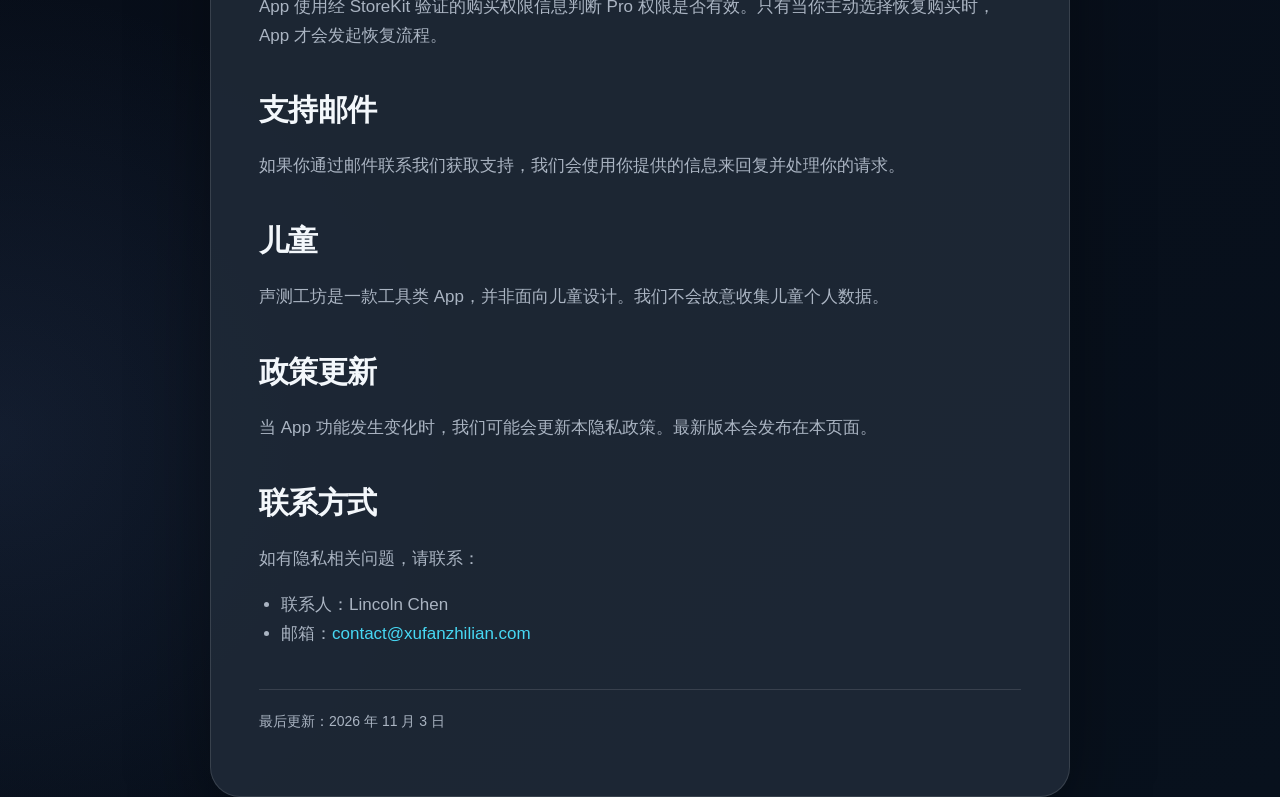
==== commit 0a25d49a: "Update support and privacy for AcoustaLab 1.10" ====
--- a/docs/privacy-policy-zh-Hans.html
+++ b/docs/privacy-policy-zh-Hans.html
@@ -24,6 +24,8 @@
 
     <h2>设备本地保存的数据</h2>
     <p>App 可能会在设备本地保存偏好设置、入门体验状态、购买权限状态、校准状态、路由信息、测试历史、预设和报告数据，用于提供功能并在多次启动之间保留状态。</p>
+
+    <p>评分邀请条件与请求尝试次数只保存在本机，不会上传，也不代表你已提交评分或评论。</p>
 
     <h2>测试历史、校准报告与导出说明</h2>
     <ul>
@@ -53,7 +55,7 @@
       <li>邮箱：<a href="mailto:contact@xufanzhilian.com">contact@xufanzhilian.com</a></li>
     </ul>
 
-    <p class="updated">最后更新：2026 年 11 月 2 日</p>
+    <p class="updated">最后更新：2026 年 11 月 3 日</p>
   </main>
 </body>
 </html>
